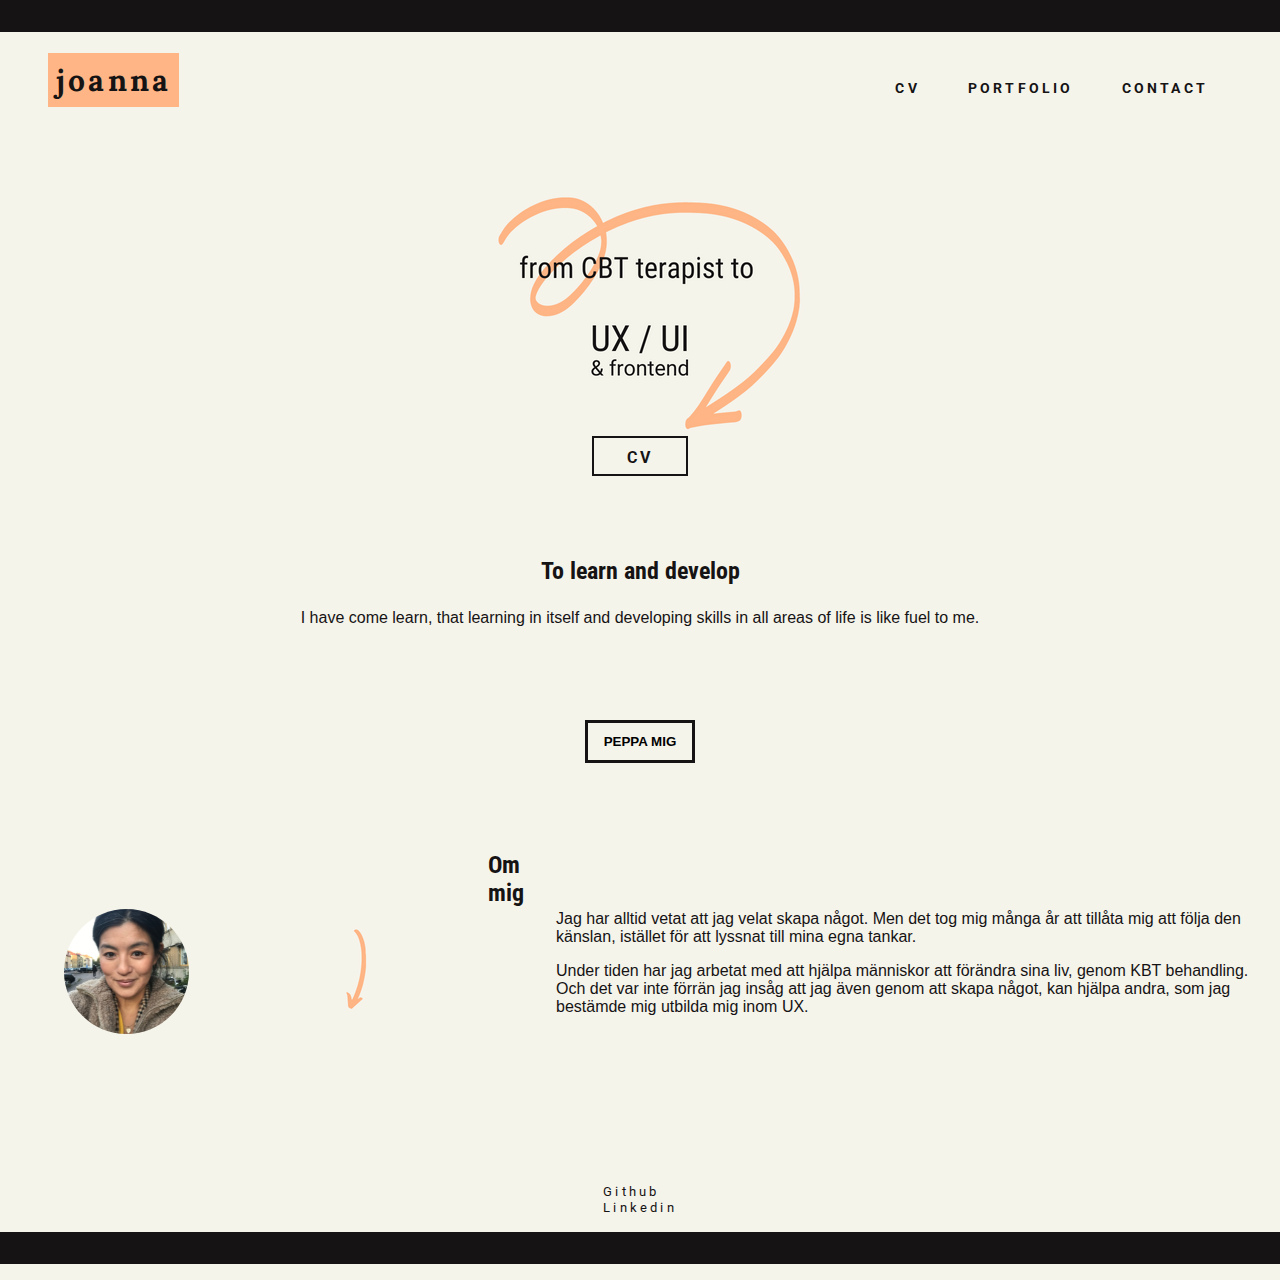
==== index.html @ 46e3e2fb "221104" ====
<!DOCTYPE html>
<html lang="en">
<head>
    <meta charset="UTF-8">
    <meta http-equiv="X-UA-Compatible" content="IE=edge">
    <meta name="viewport" content="width=device-width, initial-scale=1.0">
    <link rel="stylesheet" href="src/style.css">
    <title>Document</title>
</head>
<body>
    <div class="container">
        <div class="header">
            <nav>
                <a class="active" href="index.html" id="logo"><h3>Joanna</h3></a>
                    <ul>
                        <li><a href="cv.html">CV</a></li>
                        <li><a href="portfolio.html">Portfolio</a></li>
                        <li><a href="contact.html">Contact</a></li>
                    </ul>
            </nav>
        </div>

    <section>
        
        <div class="hero">
            <div><img class="hero-image" src="images/hero-image.png" alt="image of an arrow"></div>
            <div><a href="cv.html" id="hero-btn">CV</a></div>
        </div>
    
    </section>
    
    <div class="values">
        <div><h2>To learn and develop</h2></div>
        <div><p>I have come learn, that learning in itself and developing skills in all areas of life is like fuel to me.</p></div>
    </div>

    <div class="popup">
    <button class="trigger">Peppa mig</button>
    <div class="modal">
        <div class="modal-content">
            <span class="close-button">×</span>
            <h1>Du är grym</h1>
        </div>
    </div>
    </div>
    <section class="about-me">
        
        <div class="image-me">
            <img class="image-me" src="images/foto.png" alt="image of Joanna">
        </div>

        <div><img class="arrow2" src="images/arrow2.png">
        </div>

        <div><img class="arrow3" src="images/arrow3.png">
        </div>
        <div class="text-me">
                <h2>Om mig</h2>
            </div>
        <div>
            <p>Jag har alltid vetat att jag velat skapa något. Men det tog mig många år att tillåta mig att följa den känslan, istället för att lyssnat till mina egna tankar.</p>
            <p>Under tiden har jag arbetat med att hjälpa människor att förändra sina liv, genom KBT behandling. Och det var inte förrän jag insåg att jag även genom att skapa något, kan hjälpa andra, som jag bestämde mig utbilda mig inom UX.</p>
        </div>
    </section>

    <div class="footer">
        <ul>
            <li><a href="https://gist.github.com/jojjosthlm">Github</a></li>
            <li><a href="https://www.linkedin.com/in/joannaolofsson/">Linkedin</a></li>
        </ul>
    </div>
</div>
<script src="src/index.js"></script>
</body>
</html>
---- src/style.css ----
@import url('https://fonts.googleapis.com/css2?family=Roboto+Condensed&display=swap');
@import url('https://fonts.googleapis.com/css2?family=Roboto&display=swap');
@import url('https://fonts.googleapis.com/css2?family=Lora&display=swap');

:root {
    --black: #151314;
    --apricot: #ffb585; 
    --light: #f5f4eb;
    --gray: #989694;
}
* {
    box-sizing: border-box;
    margin: 0;
    padding: 0;
}

body {
    width: 100vw;
    background-color: var(--light);
    color: var(--black);
}

h1 {
    font-family: 'Roboto Condensed', sans-serif;
    letter-spacing: 0.2rem;
    text-transform: uppercase;
}

h2 {
    font-family: 'Roboto Condensed', sans-serif;
    margin: 0 0 0.5rem 0;
}

h3 {
    font-family: 'Lora', sans-serif;
}

a {
    font-family: 'Roboto', sans-serif;
    text-decoration: none;
    letter-spacing: .2rem;
    color: var(--black);
}

.container {
    width: 100vw;
    height: 35rem;
    display: grid;
    grid-template-columns: 1fr;
    grid-template-rows: repeat(7, 1fr);
    grid-template-areas: 
    "header"
    "hero"
    "values"
    "popup"
    "image-me"
    "text-me"
    "footer"
}

.header {
    grid-area: header;
    width: 100vw;
    height: 13rem;
    border-top: 2rem solid var(--black);
}

/*Navigationen för en mobil*/

nav {
    width: 100vw;
    height: 10rem;
    display: flex;
    flex-direction: column;
    justify-content: flex-end;
    align-items: center;
}

#logo {
    font-size: 1.6rem;
    text-transform: lowercase;
    font-family: 'Lora', sans-serif;
    color: var(--black);
}

nav ul {
    padding-top: 1rem;
    display: flex;
    flex-direction: column;
    justify-content: center;
}

nav li {
    list-style: none;
    text-align: center;
}

nav a {
    font-weight: bold;
    font-size: 0.9rem;
    text-transform: uppercase;
}

nav a:hover {
    background-color: var(--gray); /*Ev ändra hoverfärg*/
    letter-spacing: 3px;
    padding: 0.5rem 0.5rem;
    transition: 0.3s;
}

nav a:is(:link, :active, :visited).active { 
    color: var(--black);
    background-color: var(--apricot);
    padding: 0.5rem 0.5rem;
}

/* Min hero */

.hero {
    grid-area: hero;
    width: 100vw;
    height: 22rem;
    display: flex;
    flex-direction: column;
    justify-content: center;
    align-items: center;
}

#hero-btn {
    width: 6rem;
    height: 2.5rem;
    background-color: var(--light);
    color: var(--black);
    padding-top: 0.2rem;
    font-weight: bold;
    display: flex;
    justify-content: center;
    align-items: center;
    border: 2px solid var(--black);
}

.hero-image {
    max-width: 100%;
}

/* Värden */

.values {
    grid-area: values;
    width: 100vw;
    height: 15rem;
    display: flex;
    flex-direction: column;
    justify-content: center;
    align-items: center;
    text-align: center;
    padding: 0 2rem;
}

.values p {
    
    margin-top: 1rem;
}

/* Pop up rutan */
.popup {
    grid-area: popup;
    width: 100vw;
    height: 10rem;
    display: flex;
    justify-content: center;
    align-items: flex-start;
}

.trigger {
    padding: .7rem 1rem;
    background-color: var(--light);
    border: 3px solid var(--black);
    text-transform: uppercase;
    font-weight: bold;
}

.modal {
    position: fixed;
    left: 0;
    top: 0;
    width: 100%;
    height: 100%;
    background-color: rgba(0, 0, 0, 0.5);
    opacity: 0;
    visibility: hidden;
    transform: scale(1.1);
    transition: visibility 0s linear 0.25s, opacity 0.25s 0s, transform 0.25s;
}

.modal-content {
    position: absolute;
    top: 50%;
    left: 50%;
    transform: translate(-50%, -50%);
    background-color: var(--light);
    padding: 1rem 1.5rem;
    width: 18rem;
    border-radius: 0.5rem;
  }

  .close-button {
    float: right;
    width: 1.5rem;
    line-height: 1.5rem;
    text-align: center;
    cursor: pointer;
    border-radius: 0.25rem;
    background-color: var(black);
  }
  
  .close-button:hover {
    background-color: darkgray;
  }
  
  .show-modal {
    opacity: 1;
    visibility: visible;
    transform: scale(1.0);
    transition: visibility 0s linear 0s, opacity 0.25s 0s, transform 0.25s;
  }

  /* Om mig sektionen */ 

.arrow2{
    display: none;
}
.about-me {
    width: 100vw;
    height: 30%;
    display: flex;
    flex-direction: column;
    justify-content: center;
    align-items: center;
}

.image-me {
    grid-area: image-me;
    max-width: 100%;
    max-height: 100%;
    display: inline-block;
    padding: 0 2rem;
}

.text-me {
    grid-area: text-me;
    height: 30%;
    display: inline-block;
    padding: 0 2rem;
}

.text-me p {
    margin-top: 1rem;
}

/*footer*/

.footer {
    grid-area: footer;
    background-color: var(gray);
    width: 100vw;
    height: 6rem;
    display: flex;
    flex-direction: column;
    justify-content: center;
    align-items: center;
    border-bottom: 2rem solid var(--black);
}

.footer li {
    list-style: none;
    font-size: 0.8rem;
}

.footer a {
    font-size: 0.8rem;
}

.container-cv {
    width: 100vw;
    height: 80rem;
    display: grid;
    grid-template-columns: 1fr;
    grid-template-rows: repeat(7, 1fr);
    gap: 1rem;
    grid-template-areas: 
    "header"
    "hero"
    "edu"
    "exp"
    "skills"
    "tools"
    "footer";
}

.edu {
    grid-area: edu;
    background-color: var(--light);
    height: 40rem;
    display: flex;
    flex-direction: column;
    justify-content: flex-start;
    align-items: flex-start;
    border: 3px solid var(--black);
    border-radius: .3rem;
    padding: 0 2rem;
    margin: 0 2rem;
}

.exp {
    grid-area: exp;
    height: 40rem;
    display: flex;
    flex-direction: column;
    justify-content: flex-start;
    align-items: flex-start;
    border: 3px solid var(--black);
    border-radius: 0.3rem;
    padding: 0.1rem 2rem;
    margin: 0.1rem 2rem;
}

.skills {
    grid-area: skills;
    background-color: var(--light);
    height: 10rem;
    display: flex;
    flex-direction: column;
    justify-content: center;
    align-items: center;
    border: 3px solid var(--black);
    border-radius: .3rem;
    padding: 0 2rem;
    margin: 0 2rem;
}

.tools {
    grid-area: tools;
    background-color: var(--light);
    height: 10rem;
    display: flex;
    flex-direction: column;
    justify-content: center;
    align-items: center;
    border: 3px solid var(--black);
    border-radius: .3rem;
    padding: 0 2rem;
    margin: 0 2rem;
}

/* Portfolio sidan för mobil*/
.container-portfolio {
    width: 100vw;
    height: 80rem;
    display: grid;
    gap: 2rem;  
    grid-template-columns: 1fr;
    grid-template-rows: repeat(9, 1fr);
    grid-template-areas: 
    "header"
    "hero"
    "project1-image"
    "text1"
    "project2-image"
    "text2"
    "project3-image"
    "text3"
    "footer";
}

.project1 {
    max-width: 100%;
    height: 25rem;
    /*background-color: var(--gray);*/
    display: flex;
    flex-direction: column;
    justify-content: center;
    align-items: center;
    border-radius: 0.5rem;
    margin: 0 2rem 0 2rem;
    border: 3px solid var(--black);
}

.project-image1 {
    grid-area: project1-image;
    min-width: 60%;
    max-width: 100%;
    grid-column-start: 1;
    grid-column-end: 2;
}

.text1{
    height: 12rem;
    grid-area: project1;
    grid-column-start: 1;
    grid-column-end: 2;
    display: flex;
    flex-direction: column;
    align-items: center;
    justify-content: space-evenly;
    padding: 0 1rem;
}

.project2 {
    max-width: 100%;
    height: 25rem;
    /*background-color: lightcoral;*/
    display: flex;
    flex-direction: column;
    justify-content: center;
    align-items: center;
    border-radius: 0.5rem;
    margin: 0 2rem 0 2rem;
    border: 3px solid var(--black);
}

.project2-image {
    grid-area: project2-image;
    grid-column-start: 1;
    grid-column-end: 2;
    min-width: 60%;
    max-width: 80%;
    padding-left: 4rem;
    }
    
.text2 {
    height: 12rem;
    grid-area: text2;
    grid-column-start: 1;
    grid-column-end: 2;
    display: flex;
    flex-direction: column;
    align-items: center;
    justify-content: space-evenly;
    padding: 0 1rem;
}

.project3 {
    max-width: 100%;
    height: 25rem;
    display: flex;
    flex-direction: column;
    justify-content: center;
    align-items: center;
    border-radius: 0.5rem;
    margin: 0 2rem 0 2rem;
    border: 3px solid var(--black);
}

.project3-image {
    grid-area: project3-image;
    grid-column-start: 1;
    grid-column-end: 2;
    min-width: 80%;
    max-width: 90%;
    padding-left: 3rem;
}
    
.text3{
    height: 12rem;
    grid-area: project3;
    grid-column-start: 1;
    grid-column-end: 2;
    display: flex;
    flex-direction: column;
    align-items: center;
    justify-content: space-evenly;
    padding: 0 1rem;
}

.btn-project {
    background-color: var(--light);
    border: 2px solid var(--black);
    padding: 0.7rem 1.8rem;
    text-transform: uppercase;
    font-size: 0.8rem;
    font-weight: bold;
}

.contact-form {
    background-color: var(--apricot);
    width: 17rem;
    height: 35rem;
    display: flex;
    flex-direction: column;
    justify-content: center;
    align-items: center;
    border-radius: 15px;
    padding-bottom: 30px;
    margin-top: 30px;
    margin-left: 1.2rem;
    box-shadow: 0px 10px 10px 0px rgba(125, 104, 104, 0.8);
}

.side {
    display: none;
}

input {
    border: 0px solid;
}

#textarea {
    border: 0px solid;
}

.btn-send {
    background-color: var(--light);
    width: 6rem;
    height: 2.5rem;
    color: var(--black);
    padding: 0.8rem 1.3rem;
    margin-top: 50px;
    text-decoration: none;
    font-family: 'Roboto', sans-serif;
    text-transform: uppercase;
    font-weight: bold;
    font-size: 14px;
    border-radius: 5%;    
}

#yourname {
    background-color: var(--light);
    padding: 20px;
    font-family: 'Lora', sans-serif;
    border-radius: 10px;
    font-weight: bold;
}

#email {
    background-color: var(--light);
    padding: 20px;
    font-family: 'Lora', sans-serif;
    border-radius: 10px;
    font-weight: bold;
}

#textarea {
    width: 13rem;
    height: 150px;
    padding: 20px;
    background-color: var(--light);
    font-family: 'Lora', sans-serif;
    border-radius: 10px;
    font-weight: bold;
}


.thanks {
    background-color: var(--apricot);
    font-family: 'Roboto Condensed', sans-serif;
    border: 6px solid var(--black);
    display: flex;
    justify-content: center;
    align-items: center;
}

@import url('https://fonts.googleapis.com/css2?family=Poppins&display=swap');
@import url('https://fonts.googleapis.com/css2?family=Vollkorn&display=swap');

*{
    margin: 0;
    padding: 0;
    box-sizing: border-box;
}

body {
width: 100%;
}

h1 {
    font-family: 'Poppins', sans-serif;
    text-transform: uppercase;
    padding-bottom: 2rem;
}

p {
    font-family: 'Vollkorn', sans-serif;
    padding-bottom: 1rem;
}

.game{
    background-color: var(--gray);
    display: flex;
    flex-direction: column;
    justify-content: center;
    position: fixed;
    top: 30%;
    padding: 3rem 3rem;
    box-shadow: 2rem;
    border-radius: 0.5rem;
    margin-top: 3rem;
}

.guessField {
    padding: 0.7rem;
}
.guessSubmit {
    padding: 0.6rem 1.5rem;
    border-radius: 0.2rem;
    text-transform: uppercase;
    font-weight: bold;
    margin-left: 3rem;
}

@media only screen and (min-width: 400px) and (max-width: 600px){
    .project3-image {
        min-width: 70%;
        max-width: 80%;
        padding-left: 8rem;
        padding-right: 4rem;
    }
}
@media only screen and (min-width: 600px) and (max-width: 767px){
    .project3-image {
        min-width: 40%;
        max-width: 60%;
        padding-left: 10rem;
    }
}

@media only screen and (min-width: 480px) 
and (max-width: 767px) {

.container-contact {
    width: 100vw;
    height: 80rem;
    display: grid;
    grid-template-columns: 1fr auto 1fr;
    grid-template-rows: 1fr auto 1fr;
    gap: 1rem;
    grid-template-areas: 
    "header header header"
    "side contact-me side"
    "footer footer footer";
}

.contact-form {
    background-color: var(--apricot);
    width: 55%;
    height: 35rem;
    display: flex;
    flex-direction: column;
    justify-content: center;
    align-items: center;
    border-radius: 15px;
    padding-bottom: 30px;
    margin-top: 30px;
    box-shadow: 0px 10px 10px 0px rgba(125, 104, 104, 0.8);
}

.side {
        background-color: var(--light);
        width: 20%;
        height: 30rem;
        border: 3px solid var(--black);
}

.contact-me {
    background-color: var(--light);
    width: 100vw;
    height: 35rem;
    display: flex;
    flex-direction: row;
    justify-content: center;
    align-items: center;
}

input {
    border: 0px solid;
}

#textarea {
    border: 0px solid;
}

.btn-send {
    background-color: var(--light);
    width: 6rem;
    height: 2.5rem;
    color: var(--black);
    padding: 0.8rem 1.3rem;
    margin-top: 50px;
    text-decoration: none;
    font-family: 'Roboto', sans-serif;
    text-transform: uppercase;
    font-weight: bold;
    font-size: 14px;
    border-radius: 5%;    
}

#yourname {
    background-color: var(--light);
    padding: 20px;
    font-family: 'Lora', sans-serif;
    border-radius: 10px;
    font-weight: bold;
}

#email {
    background-color: var(--light);
    padding: 20px;
    font-family: 'Lora', sans-serif;
    border-radius: 10px;
    font-weight: bold;
}

#textarea {
    width: 13rem;
    height: 150px;
    padding: 20px;
    background-color: var(--light);
    font-family: 'Lora', sans-serif;
    border-radius: 10px;
    font-weight: bold;
}
}

    
@media only screen and (min-width: 768px) 
 {
    .header {
        height: 8rem;
    }

    nav {
        height: 6rem;
        display: flex;
        flex-direction: row;
        justify-content: space-between;
        padding: 0 3rem;
    }
    
    nav ul {
        display: flex;
        flex-direction: row;
    }

    nav li {
        padding: 0 1.5rem;
    }

    .container {
        width: 100%;
        height: 80rem;
        display: grid;
        grid-template-columns: 1fr 1fr;
        grid-template-rows: repeat(6, 1fr);
        grid-template-areas: 
        "header header"
        "hero hero"
        "values values"
        "popup popup"
        "about-me about-me"
        "footer footer";
    }

    .about-me{
        grid-area: about-me;
        width: 100vw;
        display: flex;
        flex-direction: row;
        justify-content: center;
        align-items: center;
        margin: 3rem 0 0 0;

    }

    .image-me {
        min-width: 20%;
        min-height: 20%;
        max-height: 50%;
        display: flex;
        align-items: center;

    }

    .text-me {
        max-width: 50%;
        min-height: 15rem;
        display: flex;
        flex-direction: column;
        justify-content: flex-start;
        align-items: center;
    }

    .container-cv {
        min-width: 80%;
        max-width: 90%;
        height: 80rem;
        display: grid;
        grid-template-columns: 1fr 1fr;
        grid-template-rows: 1fr repeat(4, 1fr);
        gap: 1rem;
        grid-template-areas: 
        "header header"
        "hero hero"
        "edu exp"
        "skills tools"
        "footer footer";
    }
    
    .edu {
        min-width: 80%;
        max-width: 90%;
        height: 60rem;
        display: flex;
        flex-direction: column;
        justify-content: flex-start;
        align-items: flex-start;
        padding: 1rem 2rem;
    }
    
    .exp {
        min-width: 80%;
        max-width: 90%;
        height: 60rem;
        display: flex;
        flex-direction: column;
        justify-content: flex-start;
        align-items: flex-start;
        padding: 1rem 2rem;
    }
    
    .skills {
        min-width: 80%;
        max-width: 90%;
        height: 17rem;
        display: flex;
        flex-direction: column;
        justify-content: flex-start;
        align-items: center;
        padding: 1rem 2rem;
    }

    .tools {
        min-width: 80%;
        max-width: 90%;
        height: 17rem;
        display: flex;
        flex-direction: column;
        justify-content: flex-start;
        align-items: center;
        padding: 1rem 2rem;
    }

    .container-portfolio {
        width: 100vw;
        height: 85rem;
        display: grid;
        grid-template-columns: 1fr;
        grid-template-rows: repeat(6, 1fr);
        grid-template-areas: 
        "header"
        "hero"
        "project1"
        "project2"
        "project3"
        "footer";
    }
    .project1 {
        grid-area: project1;
        display: flex;
        flex-direction: row;
        align-items: center;
        justify-content: space-between;
    }

    .project1-image {
        width: 100%;
        grid-column-start: 1;
        grid-column-end: 2;
        padding-left: 5rem;
    }

    .text1 {
        height: 12rem;
        grid-column-start: 2;
        grid-column-end: 3; 
        padding-right: 5rem;       

    }

    .project2{
        grid-area: project2;
        display: flex;
        flex-direction: row;
        align-items: center;
        justify-content: space-between;
    }

    .project2-image {
        grid-column-start: 1;
        grid-column-end: 2;
        min-width: 50%;
        max-width: 100%;
        padding-left: 1rem;
        }

    .text2 {
        height: 12rem;
        grid-column-start: 2;
        grid-column-end: 3;
        padding-right: 5rem;
    }

    .project3{
        grid-area: project3;
        display: flex;
        flex-direction: row;
        align-items: center;
        justify-content: center;
    }

    .project3-image {
        grid-column-start: 1;
        grid-column-end: 2;
        padding-right: 10rem;
        max-width: 70%;
    }   

    .text3{
        grid-column-start: 2;
        grid-column-end: 3;
        text-align: center;
        padding-right: 8rem;
    }

    .container-contact {
        width: 100vw;
        height: 40rem;
        display: grid;
        grid-template-columns: 1fr 1fr 1fr;
        grid-template-rows: 1fr 1fr 1fr;
        grid-template-areas: 
        "header header header"
        "side contact-me side"
        "footer footer footer";
    }

    .side {
        background-color: var(--light);
        width: 10%;
        height: 30rem;
        border: 3px solid var(--black);
    }
    
    .contact-me {
        background-color: var(--light);
        width: 100vw;
        height: 40rem;
        display: flex;
        flex-direction: row;
        justify-content: center;
        align-items: center;
    }
    
    .contact-form {
        background-color: var(--apricot);
        width: 45%;
        height: 35rem;
        display: flex;
        flex-direction: column;
        justify-content: center;
        align-items: center;
        border-radius: 15px;
        padding-bottom: 30px;
        margin-top: 50px;
        margin-left: 0.1rem;
        box-shadow: 0px 10px 10px 0px rgba(125, 104, 104, 0.8);
    }
    
    input {
        border: 0px solid;
    }
    
    #textarea {
        border: 0px solid;
    }
    
    .btn-send {
        background-color: var(--light);
        width: 6rem;
        height: 2.5rem;
        color: var(--black);
        padding: 0.8rem 1.3rem;
        margin-top: 50px;
        text-decoration: none;
        font-family: 'Roboto', sans-serif;
        text-transform: uppercase;
        font-weight: bold;
        font-size: 14px;
        border-radius: 5%;    
    }
    
    #yourname {
        background-color: var(--light);
        padding: 20px;
        font-family: 'Lora', sans-serif;
        border-radius: 10px;
        font-weight: bold;
    }
    
    #email {
        background-color: var(--light);
        padding: 20px;
        font-family: 'Lora', sans-serif;
        border-radius: 10px;
        font-weight: bold;
    }
    
    #textarea {
        width: 13rem;
        height: 150px;
        padding: 20px;
        background-color: var(--light);
        font-family: 'Lora', sans-serif;
        border-radius: 10px;
        font-weight: bold;
    }
     
 }
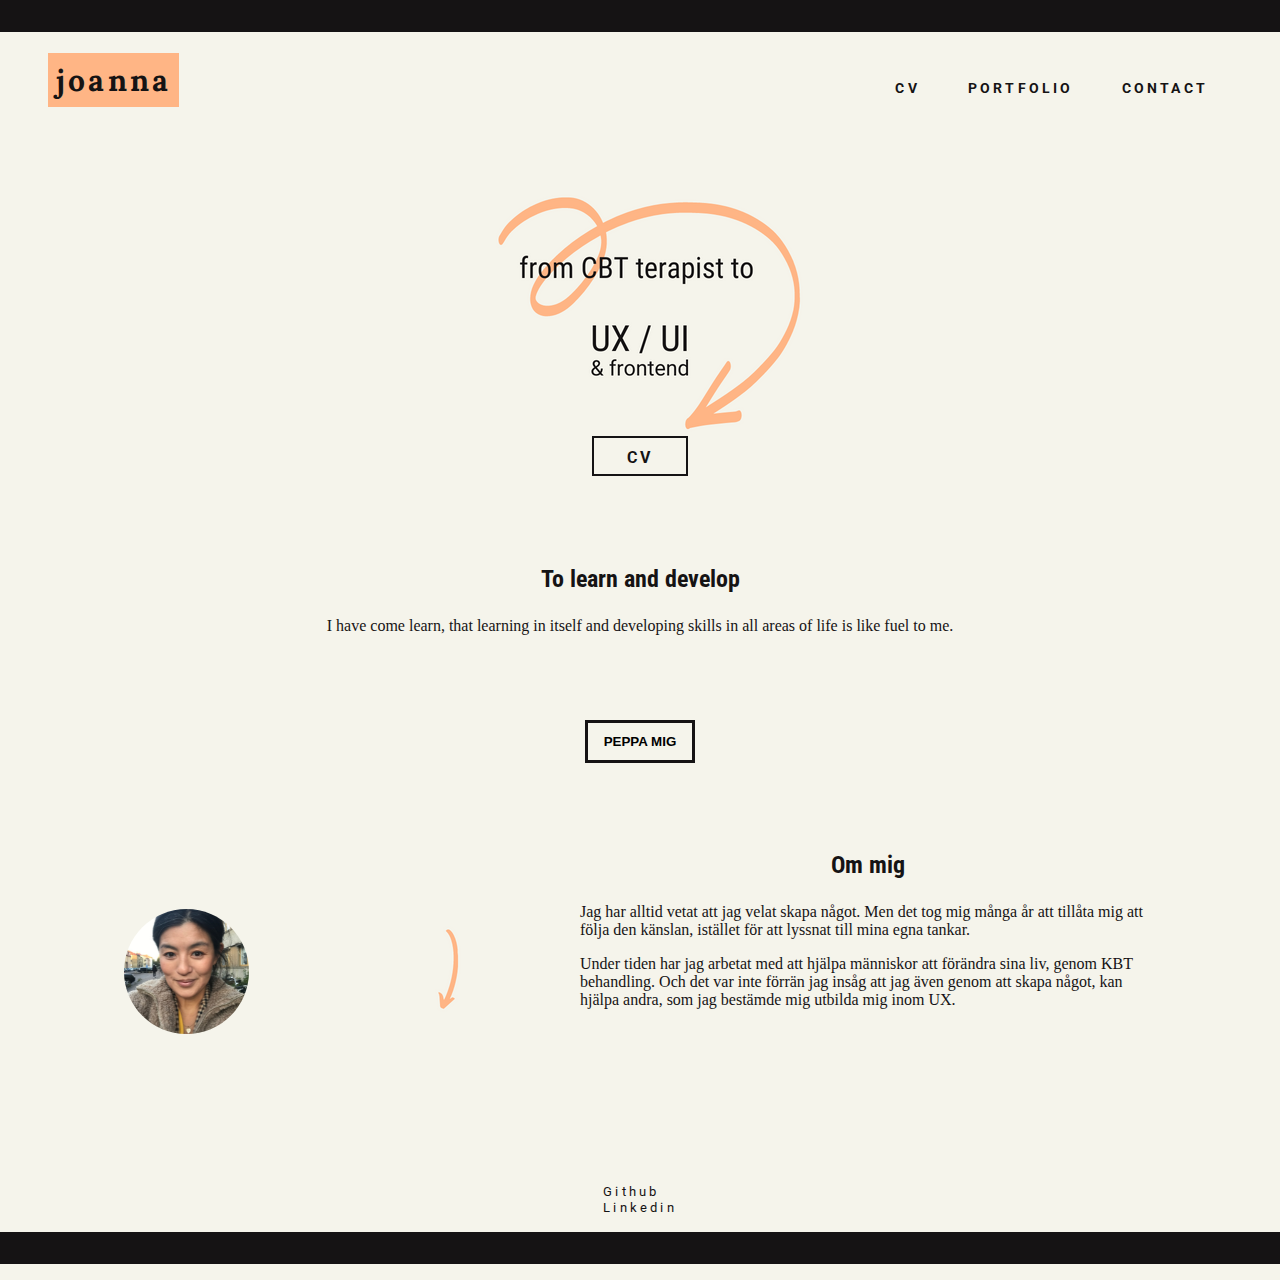
==== commit 23f47058: "221109" ====
--- a/index.html
+++ b/index.html
@@ -34,30 +34,25 @@
         <div><p>I have come learn, that learning in itself and developing skills in all areas of life is like fuel to me.</p></div>
     </div>
 
-    <div class="popup">
-    <button class="trigger">Peppa mig</button>
-    <div class="modal">
-        <div class="modal-content">
-            <span class="close-button">×</span>
-            <h1>Du är grym</h1>
-        </div>
-    </div>
+    <div class="popup"> 
+        <button class="trigger">Peppa mig</button>
+            <div class="modal">
+                <div class="modal-content">
+                    <span class="close-button">×</span>
+                    <h1>Du är grym</h1>
+                </div>
+            </div>
     </div>
     <section class="about-me">
-        
         <div class="image-me">
-            <img class="image-me" src="images/foto.png" alt="image of Joanna">
+            <img  src="images/foto.png" alt="image of Joanna">
         </div>
-
-        <div><img class="arrow2" src="images/arrow2.png">
-        </div>
-
-        <div><img class="arrow3" src="images/arrow3.png">
+        <div>
+            <img class="arrow2" src="images/arrow2.png">
+            <img class="arrow3" src="images/arrow3.png">
         </div>
         <div class="text-me">
                 <h2>Om mig</h2>
-            </div>
-        <div>
             <p>Jag har alltid vetat att jag velat skapa något. Men det tog mig många år att tillåta mig att följa den känslan, istället för att lyssnat till mina egna tankar.</p>
             <p>Under tiden har jag arbetat med att hjälpa människor att förändra sina liv, genom KBT behandling. Och det var inte förrän jag insåg att jag även genom att skapa något, kan hjälpa andra, som jag bestämde mig utbilda mig inom UX.</p>
         </div>
--- a/src/style.css
+++ b/src/style.css
@@ -54,6 +54,7 @@
     "values"
     "popup"
     "image-me"
+    "arrow3"
     "text-me"
     "footer"
 }
@@ -93,6 +94,7 @@
 nav li {
     list-style: none;
     text-align: center;
+    padding: 0.2rem 0;
 }
 
 nav a {
@@ -200,8 +202,9 @@
     transform: translate(-50%, -50%);
     background-color: var(--light);
     padding: 1rem 1.5rem;
-    width: 18rem;
+    width: 15rem;
     border-radius: 0.5rem;
+    font-size: 1rem;
   }
 
   .close-button {
@@ -212,10 +215,12 @@
     cursor: pointer;
     border-radius: 0.25rem;
     background-color: var(black);
+    font-size: 2rem;
   }
   
   .close-button:hover {
     background-color: darkgray;
+    font-weight: bold;
   }
   
   .show-modal {
@@ -286,20 +291,18 @@
     height: 80rem;
     display: grid;
     grid-template-columns: 1fr;
-    grid-template-rows: repeat(7, 1fr);
+    grid-template-rows: repeat(5, 1fr);
     gap: 1rem;
     grid-template-areas: 
     "header"
     "hero"
-    "edu"
-    "exp"
-    "skills"
-    "tools"
+    "education"
+    "experience"
     "footer";
 }
 
-.edu {
-    grid-area: edu;
+.education {
+    grid-area: education;
     background-color: var(--light);
     height: 40rem;
     display: flex;
@@ -312,8 +315,12 @@
     margin: 0 2rem;
 }
 
-.exp {
-    grid-area: exp;
+.courseList {
+    list-style-type: none;
+}
+
+.experience {
+    grid-area: experience;
     height: 40rem;
     display: flex;
     flex-direction: column;
@@ -325,7 +332,12 @@
     margin: 0.1rem 2rem;
 }
 
-.skills {
+.workList {
+    list-style-type: none;
+}
+
+
+/*.skills {
     grid-area: skills;
     background-color: var(--light);
     height: 10rem;
@@ -351,7 +363,7 @@
     border-radius: .3rem;
     padding: 0 2rem;
     margin: 0 2rem;
-}
+}*/
 
 /* Portfolio sidan för mobil*/
 .container-portfolio {
@@ -483,18 +495,19 @@
 }
 
 .contact-form {
-    background-color: var(--apricot);
+    background-color: var(--gray);
     width: 17rem;
     height: 35rem;
     display: flex;
     flex-direction: column;
     justify-content: center;
     align-items: center;
-    border-radius: 15px;
+    border-radius: 5px;
     padding-bottom: 30px;
     margin-top: 30px;
     margin-left: 1.2rem;
     box-shadow: 0px 10px 10px 0px rgba(125, 104, 104, 0.8);
+    letter-spacing: 0.2rem;
 }
 
 .side {
@@ -552,60 +565,13 @@
 
 
 .thanks {
+    width: 100%;
     background-color: var(--apricot);
     font-family: 'Roboto Condensed', sans-serif;
-    border: 6px solid var(--black);
-    display: flex;
-    justify-content: center;
-    align-items: center;
-}
-
-@import url('https://fonts.googleapis.com/css2?family=Poppins&display=swap');
-@import url('https://fonts.googleapis.com/css2?family=Vollkorn&display=swap');
-
-*{
-    margin: 0;
-    padding: 0;
-    box-sizing: border-box;
-}
-
-body {
-width: 100%;
-}
-
-h1 {
-    font-family: 'Poppins', sans-serif;
-    text-transform: uppercase;
-    padding-bottom: 2rem;
-}
-
-p {
-    font-family: 'Vollkorn', sans-serif;
-    padding-bottom: 1rem;
-}
-
-.game{
-    background-color: var(--gray);
-    display: flex;
-    flex-direction: column;
-    justify-content: center;
-    position: fixed;
-    top: 30%;
-    padding: 3rem 3rem;
-    box-shadow: 2rem;
-    border-radius: 0.5rem;
-    margin-top: 3rem;
-}
-
-.guessField {
-    padding: 0.7rem;
-}
-.guessSubmit {
-    padding: 0.6rem 1.5rem;
-    border-radius: 0.2rem;
-    text-transform: uppercase;
-    font-weight: bold;
-    margin-left: 3rem;
+    border: 3px solid var(--black);
+    display: flex;
+    justify-content: center;
+    align-items: center;
 }
 
 @media only screen and (min-width: 400px) and (max-width: 600px){
@@ -641,7 +607,7 @@
 }
 
 .contact-form {
-    background-color: var(--apricot);
+    /*background-color: var(--gray);*/
     width: 55%;
     height: 35rem;
     display: flex;
@@ -651,7 +617,6 @@
     border-radius: 15px;
     padding-bottom: 30px;
     margin-top: 30px;
-    box-shadow: 0px 10px 10px 0px rgba(125, 104, 104, 0.8);
 }
 
 .side {
@@ -777,6 +742,7 @@
         max-height: 50%;
         display: flex;
         align-items: center;
+        justify-content: flex-start;
 
     }
 
@@ -790,25 +756,32 @@
     }
 
     .container-cv {
-        min-width: 80%;
-        max-width: 90%;
-        height: 80rem;
+        width: 100vw;
+        height: 40rem;
         display: grid;
         grid-template-columns: 1fr 1fr;
-        grid-template-rows: 1fr repeat(4, 1fr);
+        grid-template-rows: repeat(5, 1fr);
         gap: 1rem;
         grid-template-areas: 
         "header header"
         "hero hero"
-        "edu exp"
+        "cv cv"
         "skills tools"
         "footer footer";
     }
-    
-    .edu {
-        min-width: 80%;
-        max-width: 90%;
-        height: 60rem;
+
+    .cv {
+        width: 100vw;
+        display: flex;
+        flex-direction: row;
+        justify-content: space-evenly;
+        align-items: center;
+    }
+    
+    .education {
+        height: 35rem;
+        min-width: 40%;
+        max-width: 50%;
         display: flex;
         flex-direction: column;
         justify-content: flex-start;
@@ -816,10 +789,10 @@
         padding: 1rem 2rem;
     }
     
-    .exp {
-        min-width: 80%;
-        max-width: 90%;
-        height: 60rem;
+    .experience {
+        height: 35rem;
+        min-width: 40%;
+        max-width: 50%;
         display: flex;
         flex-direction: column;
         justify-content: flex-start;
@@ -827,7 +800,7 @@
         padding: 1rem 2rem;
     }
     
-    .skills {
+    /*.skills {
         min-width: 80%;
         max-width: 90%;
         height: 17rem;
@@ -847,7 +820,7 @@
         justify-content: flex-start;
         align-items: center;
         padding: 1rem 2rem;
-    }
+    }*/
 
     .container-portfolio {
         width: 100vw;
@@ -883,7 +856,6 @@
         grid-column-start: 2;
         grid-column-end: 3; 
         padding-right: 5rem;       
-
     }
 
     .project2{
@@ -900,7 +872,7 @@
         min-width: 50%;
         max-width: 100%;
         padding-left: 1rem;
-        }
+    }
 
     .text2 {
         height: 12rem;
@@ -961,18 +933,15 @@
     }
     
     .contact-form {
-        background-color: var(--apricot);
         width: 45%;
         height: 35rem;
         display: flex;
         flex-direction: column;
         justify-content: center;
         align-items: center;
-        border-radius: 15px;
         padding-bottom: 30px;
         margin-top: 50px;
         margin-left: 0.1rem;
-        box-shadow: 0px 10px 10px 0px rgba(125, 104, 104, 0.8);
     }
     
     input {
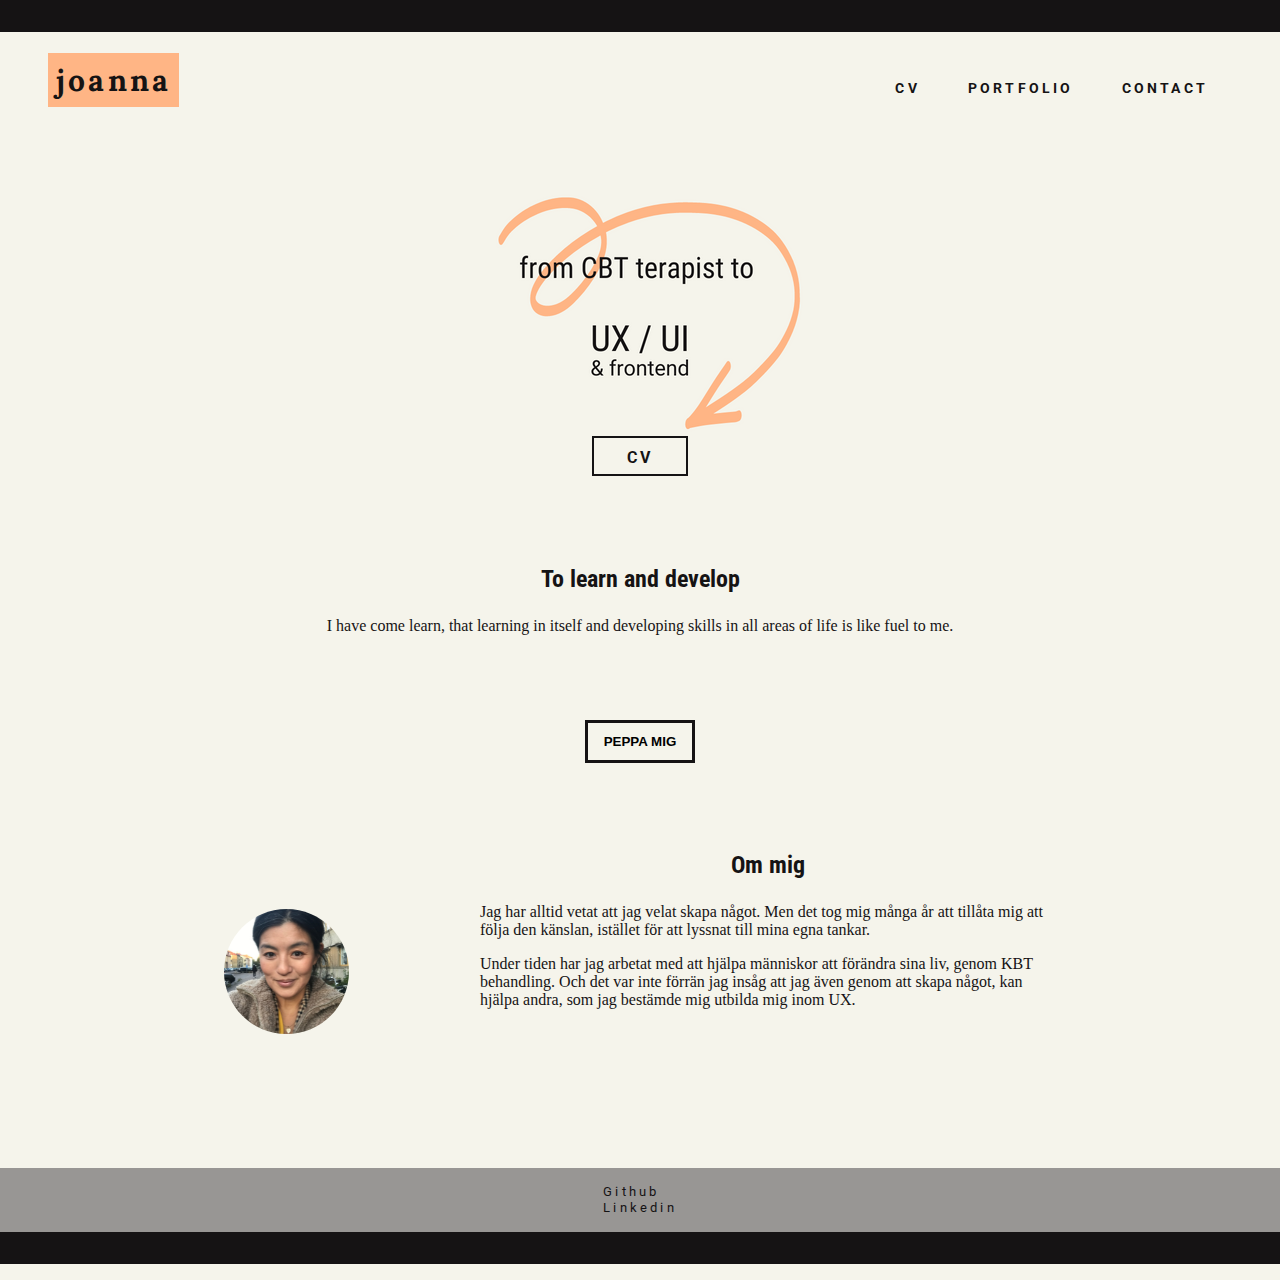
==== commit e378f038: "221109b" ====
--- a/index.html
+++ b/index.html
@@ -20,14 +20,14 @@
             </nav>
         </div>
 
-    <section>
+    <div>
         
         <div class="hero">
             <div><img class="hero-image" src="images/hero-image.png" alt="image of an arrow"></div>
             <div><a href="cv.html" id="hero-btn">CV</a></div>
         </div>
     
-    </section>
+    </div>
     
     <div class="values">
         <div><h2>To learn and develop</h2></div>
@@ -39,7 +39,7 @@
             <div class="modal">
                 <div class="modal-content">
                     <span class="close-button">×</span>
-                    <h1>Du är grym</h1>
+                    <h1>Du är grym!</h1>
                 </div>
             </div>
     </div>
@@ -48,8 +48,8 @@
             <img  src="images/foto.png" alt="image of Joanna">
         </div>
         <div>
-            <img class="arrow2" src="images/arrow2.png">
-            <img class="arrow3" src="images/arrow3.png">
+            <img class="arrow2" src="images/arrow2.png" alt="pil pekar mot text">
+            <img class="arrow3" src="images/arrow3.png" alt="pil pekar mot text">
         </div>
         <div class="text-me">
                 <h2>Om mig</h2>
@@ -65,6 +65,6 @@
         </ul>
     </div>
 </div>
-<script src="src/index.js"></script>
+<script type="module" src="src/index.js"></script>
 </body>
 </html>--- a/src/style.css
+++ b/src/style.css
@@ -214,7 +214,7 @@
     text-align: center;
     cursor: pointer;
     border-radius: 0.25rem;
-    background-color: var(black);
+    background-color: var(--gray);
     font-size: 2rem;
   }
   
@@ -235,6 +235,7 @@
 .arrow2{
     display: none;
 }
+
 .about-me {
     width: 100vw;
     height: 30%;
@@ -264,10 +265,9 @@
 }
 
 /*footer*/
-
 .footer {
     grid-area: footer;
-    background-color: var(gray);
+    background-color: var(--gray);
     width: 100vw;
     height: 6rem;
     display: flex;
@@ -288,48 +288,57 @@
 
 .container-cv {
     width: 100vw;
-    height: 80rem;
+    height: 100rem;
     display: grid;
     grid-template-columns: 1fr;
-    grid-template-rows: repeat(5, 1fr);
-    gap: 1rem;
+    grid-template-rows: repeat(6, 1fr);
+    gap: 2rem;
     grid-template-areas: 
     "header"
     "hero"
     "education"
     "experience"
+    "skills"
     "footer";
 }
 
 .education {
     grid-area: education;
     background-color: var(--light);
-    height: 40rem;
+    height: 50rem;
     display: flex;
     flex-direction: column;
     justify-content: flex-start;
     align-items: flex-start;
     border: 3px solid var(--black);
     border-radius: .3rem;
-    padding: 0 2rem;
-    margin: 0 2rem;
+    padding: 0.2rem 2rem;
+    margin: 0 1.5rem;
 }
 
 .courseList {
     list-style-type: none;
 }
 
+.courseList h3 {
+    padding: 0.8rem 0;
+}
+
+.skillsList {
+    list-style-type: none;
+}
+
 .experience {
     grid-area: experience;
-    height: 40rem;
+    height: 35rem;
     display: flex;
     flex-direction: column;
     justify-content: flex-start;
     align-items: flex-start;
     border: 3px solid var(--black);
     border-radius: 0.3rem;
-    padding: 0.1rem 2rem;
-    margin: 0.1rem 2rem;
+    padding: 0.2rem 2rem;
+    margin: 0.1rem 1.5rem;
 }
 
 .workList {
@@ -337,7 +346,7 @@
 }
 
 
-/*.skills {
+.skills {
     grid-area: skills;
     background-color: var(--light);
     height: 10rem;
@@ -348,10 +357,11 @@
     border: 3px solid var(--black);
     border-radius: .3rem;
     padding: 0 2rem;
-    margin: 0 2rem;
-}
-
-.tools {
+    margin: 0 1.5rem;
+    list-style-type: none;
+}
+
+/*.tools {
     grid-area: tools;
     background-color: var(--light);
     height: 10rem;
@@ -497,7 +507,7 @@
 .contact-form {
     background-color: var(--gray);
     width: 17rem;
-    height: 35rem;
+    height: 33rem;
     display: flex;
     flex-direction: column;
     justify-content: center;
@@ -505,7 +515,8 @@
     border-radius: 5px;
     padding-bottom: 30px;
     margin-top: 30px;
-    margin-left: 1.2rem;
+    margin-left: 1rem;
+    margin-bottom: 2rem;
     box-shadow: 0px 10px 10px 0px rgba(125, 104, 104, 0.8);
     letter-spacing: 0.2rem;
 }
@@ -725,6 +736,10 @@
         "footer footer";
     }
 
+    .arrow3 {
+        display: none;
+    }
+
     .about-me{
         grid-area: about-me;
         width: 100vw;
@@ -757,7 +772,7 @@
 
     .container-cv {
         width: 100vw;
-        height: 40rem;
+        height: 50rem;
         display: grid;
         grid-template-columns: 1fr 1fr;
         grid-template-rows: repeat(5, 1fr);
@@ -765,44 +780,58 @@
         grid-template-areas: 
         "header header"
         "hero hero"
-        "cv cv"
-        "skills tools"
+        "education experience"
+        "education skills"
         "footer footer";
     }
 
     .cv {
         width: 100vw;
+        background-color: aqua;
         display: flex;
         flex-direction: row;
         justify-content: space-evenly;
-        align-items: center;
+        align-items: flex-start;
     }
     
     .education {
-        height: 35rem;
-        min-width: 40%;
+        height: 45rem;
         max-width: 50%;
+        background-color: lightcoral;
         display: flex;
         flex-direction: column;
         justify-content: flex-start;
         align-items: flex-start;
+        grid-column-start: 1;
+        grid-column-end: 2;
+        grid-row-start: 3;
+        grid-row-end: 5;
         padding: 1rem 2rem;
     }
     
     .experience {
-        height: 35rem;
-        min-width: 40%;
+        height: 20rem;
         max-width: 50%;
+        background-color: lightgrey;
         display: flex;
         flex-direction: column;
         justify-content: flex-start;
         align-items: flex-start;
+        grid-column-start: 2;
+        grid-column-end: 3;
+        grid-row-start: 3;
+        grid-row-end: 4;
         padding: 1rem 2rem;
     }
     
-    /*.skills {
-        min-width: 80%;
-        max-width: 90%;
+    .skills {
+        grid-area: skills;
+        grid-column-start: 2;
+        grid-column-end: 3;
+        grid-row-start: 4;
+        grid-row-end: 5;
+        background-color: lightsalmon;
+        max-width: 30%;
         height: 17rem;
         display: flex;
         flex-direction: column;
@@ -811,7 +840,7 @@
         padding: 1rem 2rem;
     }
 
-    .tools {
+    /*.tools {
         min-width: 80%;
         max-width: 90%;
         height: 17rem;
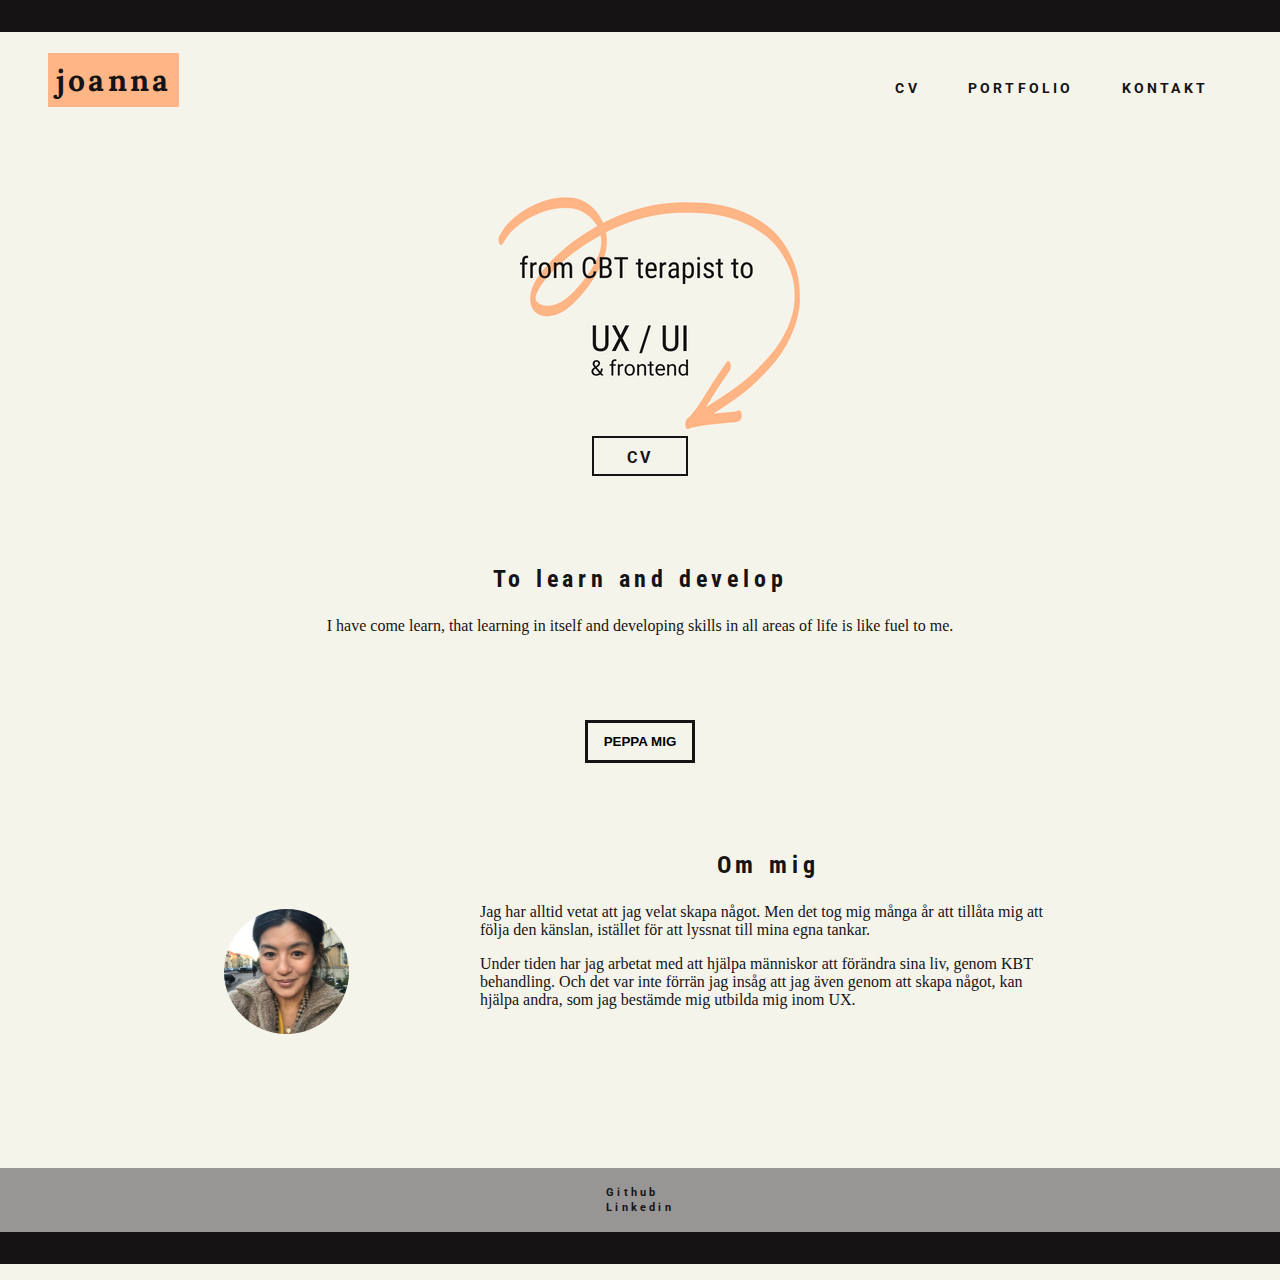
==== commit bc232074: "221111" ====
--- a/index.html
+++ b/index.html
@@ -5,6 +5,7 @@
     <meta http-equiv="X-UA-Compatible" content="IE=edge">
     <meta name="viewport" content="width=device-width, initial-scale=1.0">
     <link rel="stylesheet" href="src/style.css">
+    
     <title>Document</title>
 </head>
 <body>
@@ -15,7 +16,7 @@
                     <ul>
                         <li><a href="cv.html">CV</a></li>
                         <li><a href="portfolio.html">Portfolio</a></li>
-                        <li><a href="contact.html">Contact</a></li>
+                        <li><a href="contact.html">Kontakt</a></li>
                     </ul>
             </nav>
         </div>
@@ -43,12 +44,11 @@
                 </div>
             </div>
     </div>
-    <section class="about-me">
+    <div class="about-me">
         <div class="image-me">
             <img  src="images/foto.png" alt="image of Joanna">
         </div>
-        <div>
-            <img class="arrow2" src="images/arrow2.png" alt="pil pekar mot text">
+        <div class="arrows">
             <img class="arrow3" src="images/arrow3.png" alt="pil pekar mot text">
         </div>
         <div class="text-me">
@@ -56,7 +56,7 @@
             <p>Jag har alltid vetat att jag velat skapa något. Men det tog mig många år att tillåta mig att följa den känslan, istället för att lyssnat till mina egna tankar.</p>
             <p>Under tiden har jag arbetat med att hjälpa människor att förändra sina liv, genom KBT behandling. Och det var inte förrän jag insåg att jag även genom att skapa något, kan hjälpa andra, som jag bestämde mig utbilda mig inom UX.</p>
         </div>
-    </section>
+    </div>
 
     <div class="footer">
         <ul>
@@ -65,6 +65,6 @@
         </ul>
     </div>
 </div>
-<script type="module" src="src/index.js"></script>
+<script src="src/index2.js"></script>
 </body>
 </html>--- a/src/style.css
+++ b/src/style.css
@@ -29,10 +29,12 @@
 h2 {
     font-family: 'Roboto Condensed', sans-serif;
     margin: 0 0 0.5rem 0;
+    letter-spacing: 0.3rem;
 }
 
 h3 {
-    font-family: 'Lora', sans-serif;
+    font-family: 'Roboto Condensed', sans-serif;
+    letter-spacing: 0.2rem;
 }
 
 a {
@@ -80,8 +82,11 @@
 #logo {
     font-size: 1.6rem;
     text-transform: lowercase;
+    color: var(--black);
+}
+
+#logo h3 {
     font-family: 'Lora', sans-serif;
-    color: var(--black);
 }
 
 nav ul {
@@ -117,7 +122,6 @@
 }
 
 /* Min hero */
-
 .hero {
     grid-area: hero;
     width: 100vw;
@@ -144,6 +148,7 @@
 .hero-image {
     max-width: 100%;
 }
+
 
 /* Värden */
 
@@ -284,6 +289,8 @@
 
 .footer a {
     font-size: 0.8rem;
+    font-weight: bold;
+    font-size: 0.7rem;
 }
 
 .container-cv {
@@ -292,17 +299,52 @@
     display: grid;
     grid-template-columns: 1fr;
     grid-template-rows: repeat(6, 1fr);
-    gap: 2rem;
+    gap: 1rem;
     grid-template-areas: 
     "header"
-    "hero"
+    "cvHead"
     "education"
     "experience"
     "skills"
     "footer";
 }
 
+.cvHead {
+    min-width: 60%;
+    max-width: 80%;
+    height: 7rem;
+    grid-area: cvHead;
+    background-color: var(--gray);
+    color: var(--apricot);
+    display: flex;
+    flex-direction: column;
+    justify-content: center;
+    align-items: center;
+    border: 3px solid var(--gray);
+    border-radius: .3rem;
+    padding: 0.7rem 2rem;
+    margin-left: 2rem;
+}
+
+.cvInfo h3 {
+    font-family: 'Roboto', sans-serif;
+}
+
+.cvInfo li {
+    list-style-type: none;
+}
+
+.cvInfo p {
+    
+    font-size: 0.8rem;
+    font-family: 'Roboto';
+    color: var(--black);
+    padding-top: 0.3rem;
+}
+
 .education {
+    min-width: 60%;
+    max-width: 80%;
     grid-area: education;
     background-color: var(--light);
     height: 50rem;
@@ -310,35 +352,34 @@
     flex-direction: column;
     justify-content: flex-start;
     align-items: flex-start;
-    border: 3px solid var(--black);
+    border: 3px solid var(--gray);
     border-radius: .3rem;
-    padding: 0.2rem 2rem;
-    margin: 0 1.5rem;
+    padding: 0.7rem 2rem;
+    margin-left: 2rem;
 }
 
 .courseList {
     list-style-type: none;
 }
 
-.courseList h3 {
+.courseList h4 {
     padding: 0.8rem 0;
-}
-
-.skillsList {
-    list-style-type: none;
+    font-family: 'Lora', sans-serif;    
 }
 
 .experience {
+    min-width: 60%;
+    max-width: 80%;
     grid-area: experience;
-    height: 35rem;
+    height: 30rem;
     display: flex;
     flex-direction: column;
     justify-content: flex-start;
     align-items: flex-start;
-    border: 3px solid var(--black);
+    border: 3px solid var(--gray);
     border-radius: 0.3rem;
-    padding: 0.2rem 2rem;
-    margin: 0.1rem 1.5rem;
+    padding: 0.7rem 2rem;
+    margin-left: 2rem;
 }
 
 .workList {
@@ -347,33 +388,24 @@
 
 
 .skills {
+    min-width: 60%;
+    max-width: 80%;
     grid-area: skills;
     background-color: var(--light);
-    height: 10rem;
-    display: flex;
-    flex-direction: column;
-    justify-content: center;
-    align-items: center;
-    border: 3px solid var(--black);
+    height: 12rem;
+    display: flex;
+    flex-direction: column;
+    justify-content: center;
+    align-items: center;
+    border: 3px solid var(--gray);
     border-radius: .3rem;
-    padding: 0 2rem;
-    margin: 0 1.5rem;
-    list-style-type: none;
-}
-
-/*.tools {
-    grid-area: tools;
-    background-color: var(--light);
-    height: 10rem;
-    display: flex;
-    flex-direction: column;
-    justify-content: center;
-    align-items: center;
-    border: 3px solid var(--black);
-    border-radius: .3rem;
-    padding: 0 2rem;
-    margin: 0 2rem;
-}*/
+    padding: 1rem 2rem;
+    margin-left: 2rem;
+}
+
+.skills li {
+    padding-top: 0.3rem;
+}
 
 /* Portfolio sidan för mobil*/
 .container-portfolio {
@@ -385,7 +417,7 @@
     grid-template-rows: repeat(9, 1fr);
     grid-template-areas: 
     "header"
-    "hero"
+    "portfolioHead"
     "project1-image"
     "text1"
     "project2-image"
@@ -395,17 +427,31 @@
     "footer";
 }
 
+.portfolioHead {
+    grid-area: portfolioHead;
+    max-width: 100%;
+    height: 5rem;
+    background-color: var(--light);
+    display: flex;
+    justify-content: center;
+    align-items: center;
+    color: var(--gray);
+    border-radius: 0.5rem;
+    text-align: center;
+    margin-left: 2rem;
+
+}
 .project1 {
     max-width: 100%;
     height: 25rem;
-    /*background-color: var(--gray);*/
+    background-color: var(--apricot);
     display: flex;
     flex-direction: column;
     justify-content: center;
     align-items: center;
     border-radius: 0.5rem;
     margin: 0 2rem 0 2rem;
-    border: 3px solid var(--black);
+    /*border: 3px solid var(--black);*/
 }
 
 .project-image1 {
@@ -425,20 +471,20 @@
     flex-direction: column;
     align-items: center;
     justify-content: space-evenly;
+    text-align: center;
     padding: 0 1rem;
 }
 
 .project2 {
     max-width: 100%;
     height: 25rem;
-    /*background-color: lightcoral;*/
+    background-color: var(--gray);
     display: flex;
     flex-direction: column;
     justify-content: center;
     align-items: center;
     border-radius: 0.5rem;
     margin: 0 2rem 0 2rem;
-    border: 3px solid var(--black);
 }
 
 .project2-image {
@@ -459,19 +505,20 @@
     flex-direction: column;
     align-items: center;
     justify-content: space-evenly;
+    text-align: center;
     padding: 0 1rem;
 }
 
 .project3 {
     max-width: 100%;
     height: 25rem;
+    background-color: var(--apricot);
     display: flex;
     flex-direction: column;
     justify-content: center;
     align-items: center;
     border-radius: 0.5rem;
     margin: 0 2rem 0 2rem;
-    border: 3px solid var(--black);
 }
 
 .project3-image {
@@ -492,6 +539,7 @@
     flex-direction: column;
     align-items: center;
     justify-content: space-evenly;
+    text-align: center;
     padding: 0 1rem;
 }
 
@@ -514,11 +562,14 @@
     align-items: center;
     border-radius: 5px;
     padding-bottom: 30px;
-    margin-top: 30px;
-    margin-left: 1rem;
-    margin-bottom: 2rem;
+    margin: 2rem 1rem 2rem 0.5rem;
     box-shadow: 0px 10px 10px 0px rgba(125, 104, 104, 0.8);
-    letter-spacing: 0.2rem;
+}
+
+.contact-form h2 {
+    color: var(--apricot);
+    letter-spacing: 0.3rem;
+    font-weight: bold;
 }
 
 .side {
@@ -536,16 +587,15 @@
 .btn-send {
     background-color: var(--light);
     width: 6rem;
-    height: 2.5rem;
     color: var(--black);
-    padding: 0.8rem 1.3rem;
+    padding: 0.7rem 1.3rem;
     margin-top: 50px;
     text-decoration: none;
     font-family: 'Roboto', sans-serif;
     text-transform: uppercase;
     font-weight: bold;
     font-size: 14px;
-    border-radius: 5%;    
+    border: 2px solid var(--black);
 }
 
 #yourname {
@@ -631,10 +681,10 @@
 }
 
 .side {
-        background-color: var(--light);
-        width: 20%;
-        height: 30rem;
-        border: 3px solid var(--black);
+    background-color: var(--light);
+    width: 20%;
+    height: 30rem;
+    border: 3px solid var(--black);
 }
 
 .contact-me {
@@ -736,6 +786,8 @@
         "footer footer";
     }
 
+    /* Om mig delen för desktop */
+
     .arrow3 {
         display: none;
     }
@@ -770,49 +822,62 @@
         align-items: center;
     }
 
+    /* CV sida för desktop */
+
     .container-cv {
         width: 100vw;
-        height: 50rem;
+        height: 60rem;
         display: grid;
         grid-template-columns: 1fr 1fr;
         grid-template-rows: repeat(5, 1fr);
-        gap: 1rem;
+        gap: 0.5rem;
         grid-template-areas: 
         "header header"
-        "hero hero"
+        "cvHead cvHead"
         "education experience"
         "education skills"
         "footer footer";
     }
 
-    .cv {
-        width: 100vw;
-        background-color: aqua;
+    .cvHead {
+        max-width: 100%;
+        display: flex;
+        flex-direction: column;
+        justify-content: center;
+        align-items: center;
+        margin-left: 0 0;
+    }
+
+    .cvInfo {
         display: flex;
         flex-direction: row;
-        justify-content: space-evenly;
-        align-items: flex-start;
+        justify-content: center;
+        align-items: center;
+    }
+
+    .cvInfo li {
+        display: inline-block;
+        padding: 0 1rem;
     }
     
     .education {
-        height: 45rem;
-        max-width: 50%;
-        background-color: lightcoral;
-        display: flex;
-        flex-direction: column;
-        justify-content: flex-start;
-        align-items: flex-start;
+        grid-area: education;
         grid-column-start: 1;
         grid-column-end: 2;
         grid-row-start: 3;
         grid-row-end: 5;
+        height: 47rem;
+        max-width: 100%;
+        display: flex;
+        flex-direction: column;
+        justify-content: flex-start;
+        align-items: flex-start;    
         padding: 1rem 2rem;
     }
     
     .experience {
         height: 20rem;
-        max-width: 50%;
-        background-color: lightgrey;
+        max-width: 100%;
         display: flex;
         flex-direction: column;
         justify-content: flex-start;
@@ -830,9 +895,8 @@
         grid-column-end: 3;
         grid-row-start: 4;
         grid-row-end: 5;
-        background-color: lightsalmon;
-        max-width: 30%;
-        height: 17rem;
+        max-width: 100%;
+        height: 12rem;
         display: flex;
         flex-direction: column;
         justify-content: flex-start;
@@ -840,16 +904,7 @@
         padding: 1rem 2rem;
     }
 
-    /*.tools {
-        min-width: 80%;
-        max-width: 90%;
-        height: 17rem;
-        display: flex;
-        flex-direction: column;
-        justify-content: flex-start;
-        align-items: center;
-        padding: 1rem 2rem;
-    }*/
+    /* Portfolio sida för desktop */
 
     .container-portfolio {
         width: 100vw;
@@ -859,12 +914,21 @@
         grid-template-rows: repeat(6, 1fr);
         grid-template-areas: 
         "header"
-        "hero"
+        "portfolioHead"
         "project1"
         "project2"
         "project3"
         "footer";
     }
+
+    .portfolioHead {
+        width: 100vw;
+        max-width: 95%;
+        display: flex;
+        justify-content: center;
+        align-items: center;
+    }
+
     .project1 {
         grid-area: project1;
         display: flex;
@@ -929,8 +993,10 @@
         grid-column-start: 2;
         grid-column-end: 3;
         text-align: center;
-        padding-right: 8rem;
-    }
+        padding-right: 2rem;
+    }
+
+    /* Kontaktsida för desktop */
 
     .container-contact {
         width: 100vw;
@@ -963,63 +1029,11 @@
     
     .contact-form {
         width: 45%;
-        height: 35rem;
+        height: 33rem;
         display: flex;
         flex-direction: column;
         justify-content: center;
         align-items: center;
-        padding-bottom: 30px;
-        margin-top: 50px;
-        margin-left: 0.1rem;
-    }
-    
-    input {
-        border: 0px solid;
-    }
-    
-    #textarea {
-        border: 0px solid;
-    }
-    
-    .btn-send {
-        background-color: var(--light);
-        width: 6rem;
-        height: 2.5rem;
-        color: var(--black);
-        padding: 0.8rem 1.3rem;
-        margin-top: 50px;
-        text-decoration: none;
-        font-family: 'Roboto', sans-serif;
-        text-transform: uppercase;
-        font-weight: bold;
-        font-size: 14px;
-        border-radius: 5%;    
-    }
-    
-    #yourname {
-        background-color: var(--light);
-        padding: 20px;
-        font-family: 'Lora', sans-serif;
-        border-radius: 10px;
-        font-weight: bold;
-    }
-    
-    #email {
-        background-color: var(--light);
-        padding: 20px;
-        font-family: 'Lora', sans-serif;
-        border-radius: 10px;
-        font-weight: bold;
-    }
-    
-    #textarea {
-        width: 13rem;
-        height: 150px;
-        padding: 20px;
-        background-color: var(--light);
-        font-family: 'Lora', sans-serif;
-        border-radius: 10px;
-        font-weight: bold;
-    }
-     
+        margin-top: 3rem;
+    }
  }